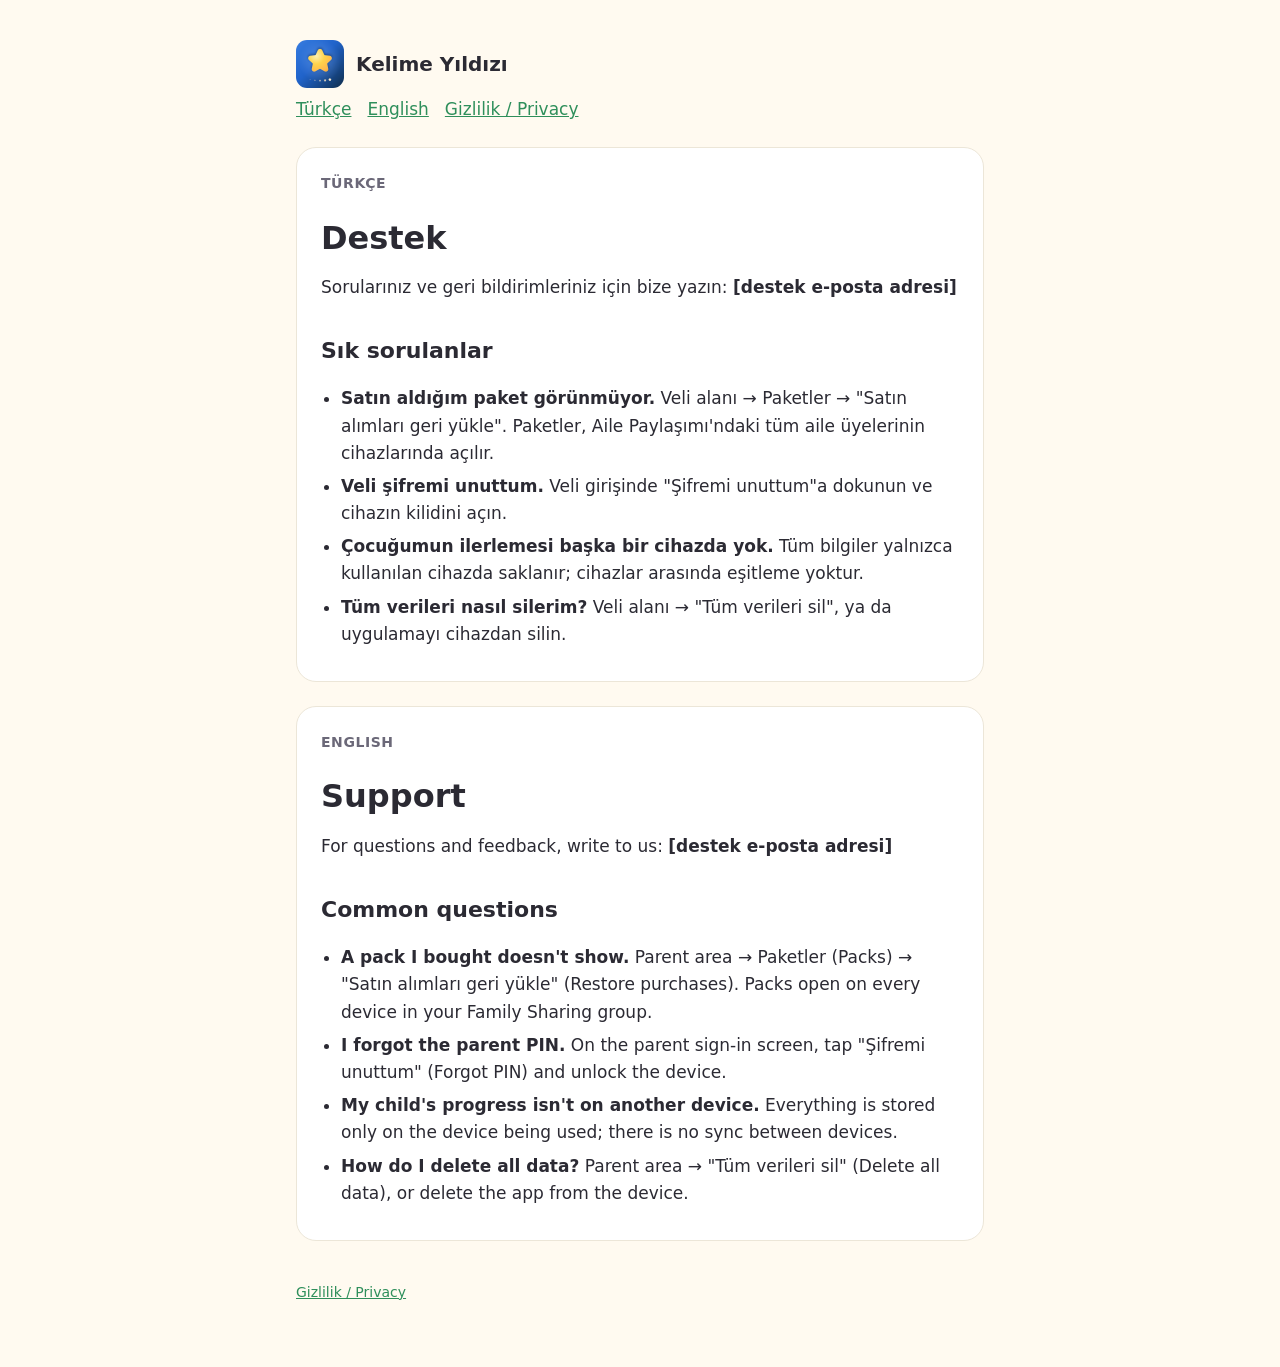
==== support.html @ 53182099 "Add home, privacy and support pages Co-Authored-By: Claude Opus 5.5 <noreply@anthropic.com>" ====
<!doctype html>
<html lang="tr">
<head>
<meta charset="utf-8">
<meta name="viewport" content="width=device-width, initial-scale=1">
<title>Kelime Yıldızı Destek</title>
<meta name="description" content="Kelime Yıldızı destek / support">
<link rel="stylesheet" href="style.css">
<link rel="icon" href="icon.png">
</head>
<body>
<main>
  <header><img src="icon.png" alt=""><a href="./">Kelime Yıldızı</a></header>
  <nav><a href="#tr">Türkçe</a><a href="#en">English</a><a href="privacy.html">Gizlilik / Privacy</a></nav>

  <section id="tr" lang="tr">
    <p class="lang">Türkçe</p>
    <h1>Destek</h1>
    <p>Sorularınız ve geri bildirimleriniz için bize yazın: <strong>[destek e-posta adresi]</strong></p>
    <h2>Sık sorulanlar</h2>
    <ul>
      <li><strong>Satın aldığım paket görünmüyor.</strong> Veli alanı → Paketler → "Satın alımları geri yükle". Paketler, Aile Paylaşımı'ndaki tüm aile üyelerinin cihazlarında açılır.</li>
      <li><strong>Veli şifremi unuttum.</strong> Veli girişinde "Şifremi unuttum"a dokunun ve cihazın kilidini açın.</li>
      <li><strong>Çocuğumun ilerlemesi başka bir cihazda yok.</strong> Tüm bilgiler yalnızca kullanılan cihazda saklanır; cihazlar arasında eşitleme yoktur.</li>
      <li><strong>Tüm verileri nasıl silerim?</strong> Veli alanı → "Tüm verileri sil", ya da uygulamayı cihazdan silin.</li>
    </ul>
  </section>

  <section id="en" lang="en">
    <p class="lang">English</p>
    <h1>Support</h1>
    <p>For questions and feedback, write to us: <strong>[destek e-posta adresi]</strong></p>
    <h2>Common questions</h2>
    <ul>
      <li><strong>A pack I bought doesn't show.</strong> Parent area → Paketler (Packs) → "Satın alımları geri yükle" (Restore purchases). Packs open on every device in your Family Sharing group.</li>
      <li><strong>I forgot the parent PIN.</strong> On the parent sign-in screen, tap "Şifremi unuttum" (Forgot PIN) and unlock the device.</li>
      <li><strong>My child's progress isn't on another device.</strong> Everything is stored only on the device being used; there is no sync between devices.</li>
      <li><strong>How do I delete all data?</strong> Parent area → "Tüm verileri sil" (Delete all data), or delete the app from the device.</li>
    </ul>
  </section>

  <footer><a href="privacy.html">Gizlilik / Privacy</a></footer>
</main>
</body>
</html>
---- style.css ----
:root {
  --bg: #fffaf0;
  --surface: #ffffff;
  --ink: #2b2a33;
  --muted: #6b6878;
  --accent: #2f8f5b;
  --line: #ece6d8;
}
@media (prefers-color-scheme: dark) {
  :root {
    --bg: #17161c;
    --surface: #211f28;
    --ink: #f1eff6;
    --muted: #a9a5b6;
    --accent: #6fd39b;
    --line: #34313d;
  }
}
* { box-sizing: border-box; }
body {
  margin: 0;
  background: var(--bg);
  color: var(--ink);
  font: 17px/1.6 ui-rounded, -apple-system, "SF Pro Rounded", system-ui, sans-serif;
}
main { max-width: 720px; margin: 0 auto; padding: 40px 16px 64px; }
header { display: flex; align-items: center; gap: 12px; margin-bottom: 8px; }
header img { width: 48px; height: 48px; border-radius: 11px; }
header a { color: inherit; text-decoration: none; font-weight: 800; font-size: 20px; }
h1 { font-size: 32px; line-height: 1.2; margin: 24px 0 8px; }
h2 { font-size: 22px; margin: 32px 0 8px; }
p, li { color: var(--ink); }
.muted { color: var(--muted); font-size: 15px; }
section {
  background: var(--surface);
  border: 1px solid var(--line);
  border-radius: 20px;
  padding: 8px 24px 16px;
  margin-top: 24px;
}
ul { padding-left: 20px; }
li { margin: 6px 0; }
a { color: var(--accent); }
nav { display: flex; gap: 16px; flex-wrap: wrap; margin-top: 8px; }
.lang { font-size: 14px; font-weight: 700; letter-spacing: .04em; text-transform: uppercase; color: var(--muted); margin: 16px 0 0; }
footer { margin-top: 40px; color: var(--muted); font-size: 14px; }
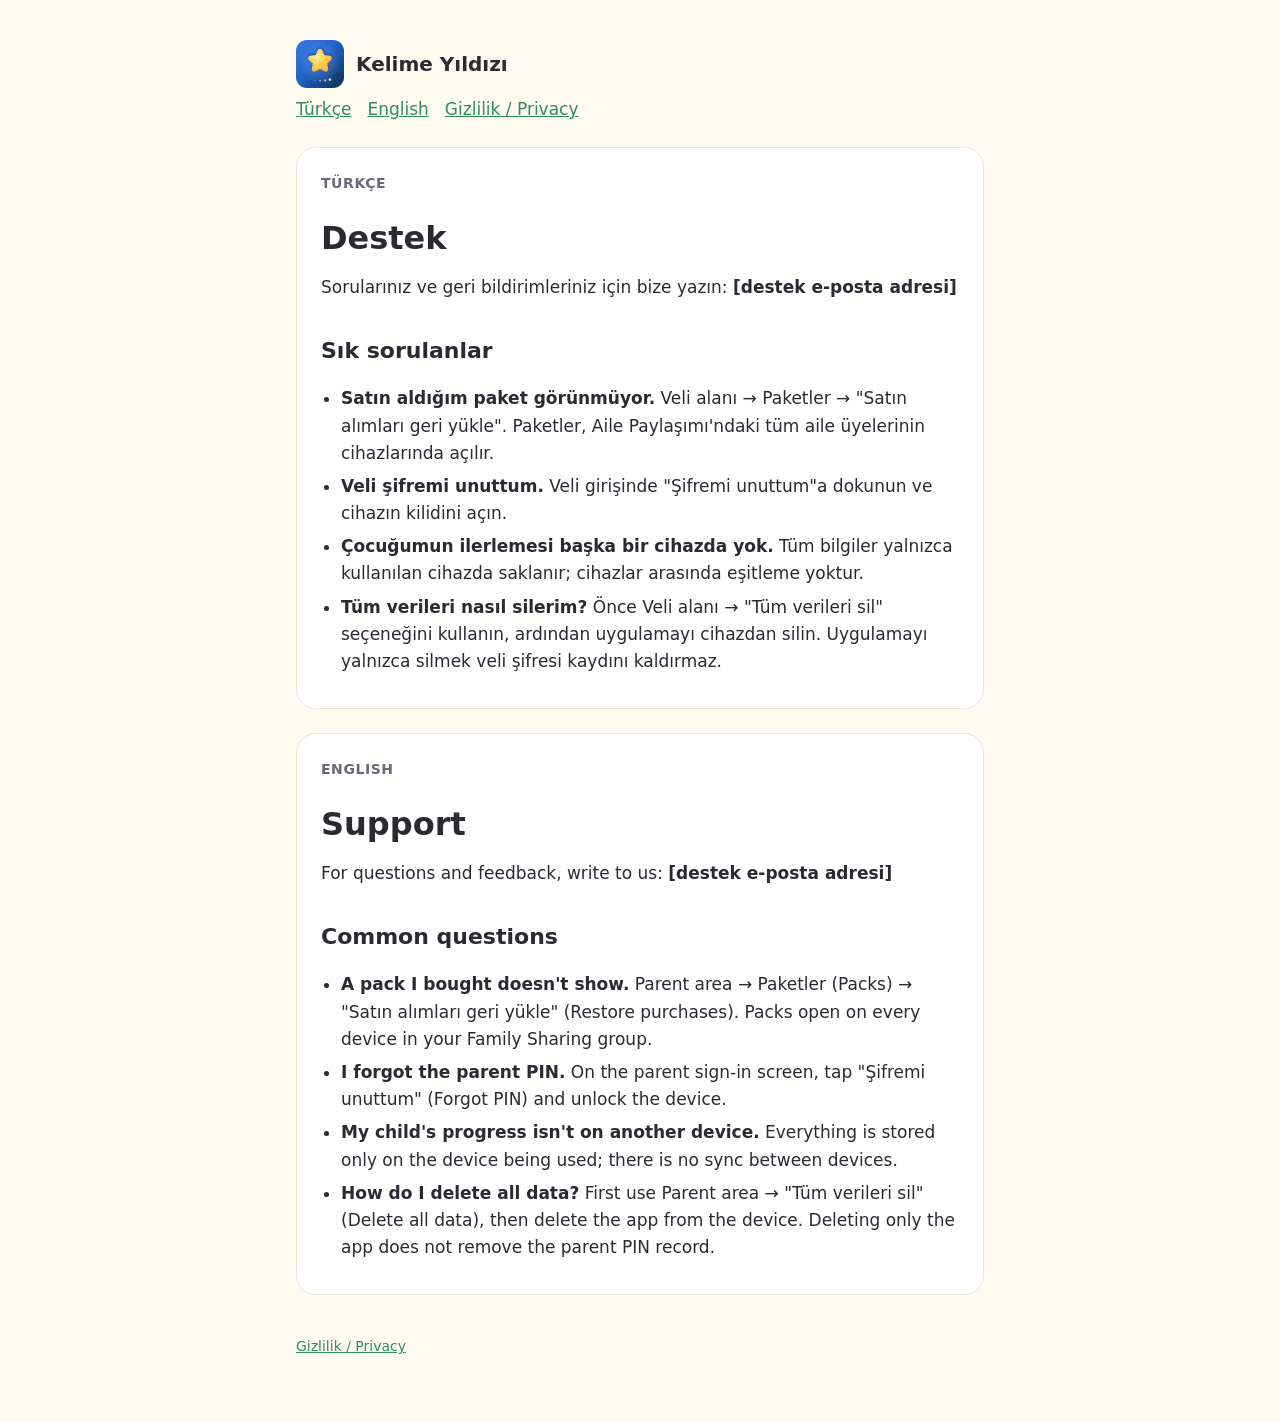
==== commit 80a9a6a2: "Correct backup and deletion facts in the privacy and support pages Co-Authored-By: Claude Opus 5.5 <" ====
--- a/support.html
+++ b/support.html
@@ -22,7 +22,7 @@
       <li><strong>Satın aldığım paket görünmüyor.</strong> Veli alanı → Paketler → "Satın alımları geri yükle". Paketler, Aile Paylaşımı'ndaki tüm aile üyelerinin cihazlarında açılır.</li>
       <li><strong>Veli şifremi unuttum.</strong> Veli girişinde "Şifremi unuttum"a dokunun ve cihazın kilidini açın.</li>
       <li><strong>Çocuğumun ilerlemesi başka bir cihazda yok.</strong> Tüm bilgiler yalnızca kullanılan cihazda saklanır; cihazlar arasında eşitleme yoktur.</li>
-      <li><strong>Tüm verileri nasıl silerim?</strong> Veli alanı → "Tüm verileri sil", ya da uygulamayı cihazdan silin.</li>
+      <li><strong>Tüm verileri nasıl silerim?</strong> Önce Veli alanı → "Tüm verileri sil" seçeneğini kullanın, ardından uygulamayı cihazdan silin. Uygulamayı yalnızca silmek veli şifresi kaydını kaldırmaz.</li>
     </ul>
   </section>
 
@@ -35,7 +35,7 @@
       <li><strong>A pack I bought doesn't show.</strong> Parent area → Paketler (Packs) → "Satın alımları geri yükle" (Restore purchases). Packs open on every device in your Family Sharing group.</li>
       <li><strong>I forgot the parent PIN.</strong> On the parent sign-in screen, tap "Şifremi unuttum" (Forgot PIN) and unlock the device.</li>
       <li><strong>My child's progress isn't on another device.</strong> Everything is stored only on the device being used; there is no sync between devices.</li>
-      <li><strong>How do I delete all data?</strong> Parent area → "Tüm verileri sil" (Delete all data), or delete the app from the device.</li>
+      <li><strong>How do I delete all data?</strong> First use Parent area → "Tüm verileri sil" (Delete all data), then delete the app from the device. Deleting only the app does not remove the parent PIN record.</li>
     </ul>
   </section>
 
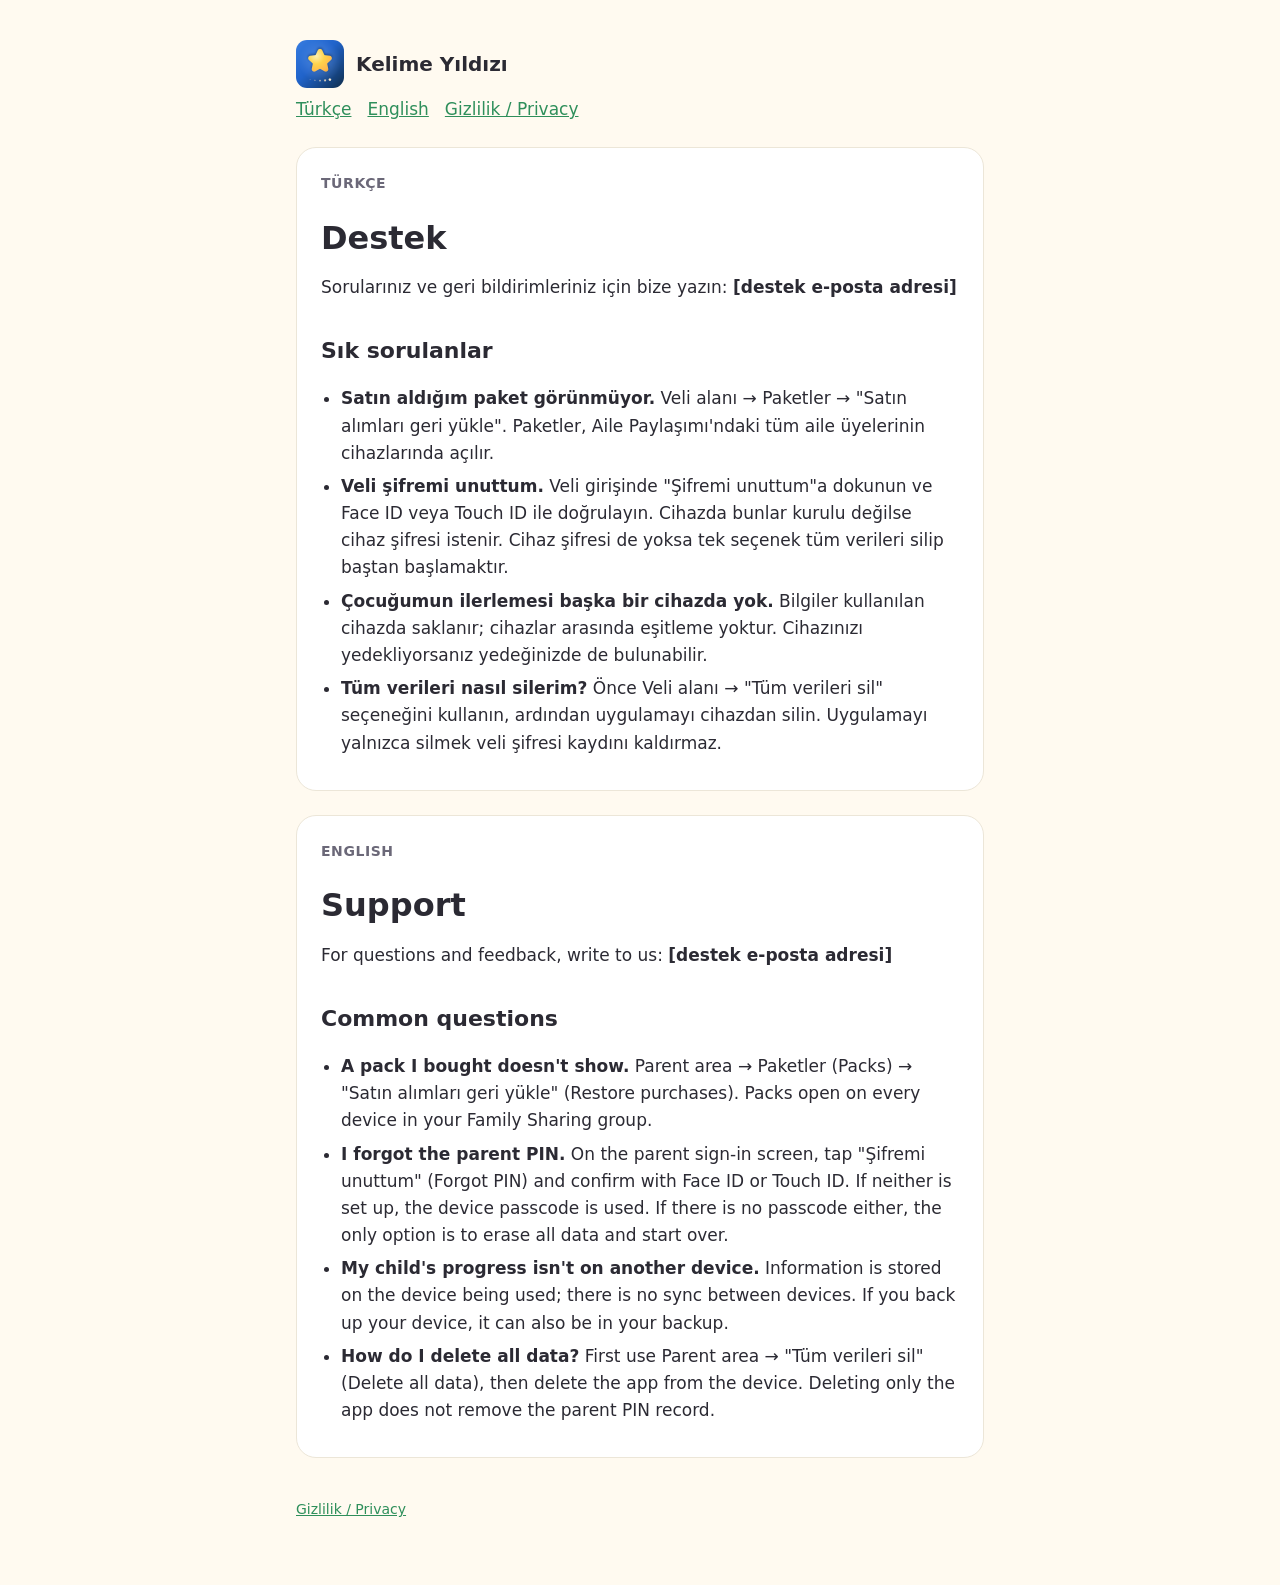
==== commit 3d666856: "Correct the forgot-PIN and on-device answers on the support page Co-Authored-By: Claude Opus 5.5 <no" ====
--- a/support.html
+++ b/support.html
@@ -20,8 +20,8 @@
     <h2>Sık sorulanlar</h2>
     <ul>
       <li><strong>Satın aldığım paket görünmüyor.</strong> Veli alanı → Paketler → "Satın alımları geri yükle". Paketler, Aile Paylaşımı'ndaki tüm aile üyelerinin cihazlarında açılır.</li>
-      <li><strong>Veli şifremi unuttum.</strong> Veli girişinde "Şifremi unuttum"a dokunun ve cihazın kilidini açın.</li>
-      <li><strong>Çocuğumun ilerlemesi başka bir cihazda yok.</strong> Tüm bilgiler yalnızca kullanılan cihazda saklanır; cihazlar arasında eşitleme yoktur.</li>
+      <li><strong>Veli şifremi unuttum.</strong> Veli girişinde "Şifremi unuttum"a dokunun ve Face ID veya Touch ID ile doğrulayın. Cihazda bunlar kurulu değilse cihaz şifresi istenir. Cihaz şifresi de yoksa tek seçenek tüm verileri silip baştan başlamaktır.</li>
+      <li><strong>Çocuğumun ilerlemesi başka bir cihazda yok.</strong> Bilgiler kullanılan cihazda saklanır; cihazlar arasında eşitleme yoktur. Cihazınızı yedekliyorsanız yedeğinizde de bulunabilir.</li>
       <li><strong>Tüm verileri nasıl silerim?</strong> Önce Veli alanı → "Tüm verileri sil" seçeneğini kullanın, ardından uygulamayı cihazdan silin. Uygulamayı yalnızca silmek veli şifresi kaydını kaldırmaz.</li>
     </ul>
   </section>
@@ -33,8 +33,8 @@
     <h2>Common questions</h2>
     <ul>
       <li><strong>A pack I bought doesn't show.</strong> Parent area → Paketler (Packs) → "Satın alımları geri yükle" (Restore purchases). Packs open on every device in your Family Sharing group.</li>
-      <li><strong>I forgot the parent PIN.</strong> On the parent sign-in screen, tap "Şifremi unuttum" (Forgot PIN) and unlock the device.</li>
-      <li><strong>My child's progress isn't on another device.</strong> Everything is stored only on the device being used; there is no sync between devices.</li>
+      <li><strong>I forgot the parent PIN.</strong> On the parent sign-in screen, tap "Şifremi unuttum" (Forgot PIN) and confirm with Face ID or Touch ID. If neither is set up, the device passcode is used. If there is no passcode either, the only option is to erase all data and start over.</li>
+      <li><strong>My child's progress isn't on another device.</strong> Information is stored on the device being used; there is no sync between devices. If you back up your device, it can also be in your backup.</li>
       <li><strong>How do I delete all data?</strong> First use Parent area → "Tüm verileri sil" (Delete all data), then delete the app from the device. Deleting only the app does not remove the parent PIN record.</li>
     </ul>
   </section>
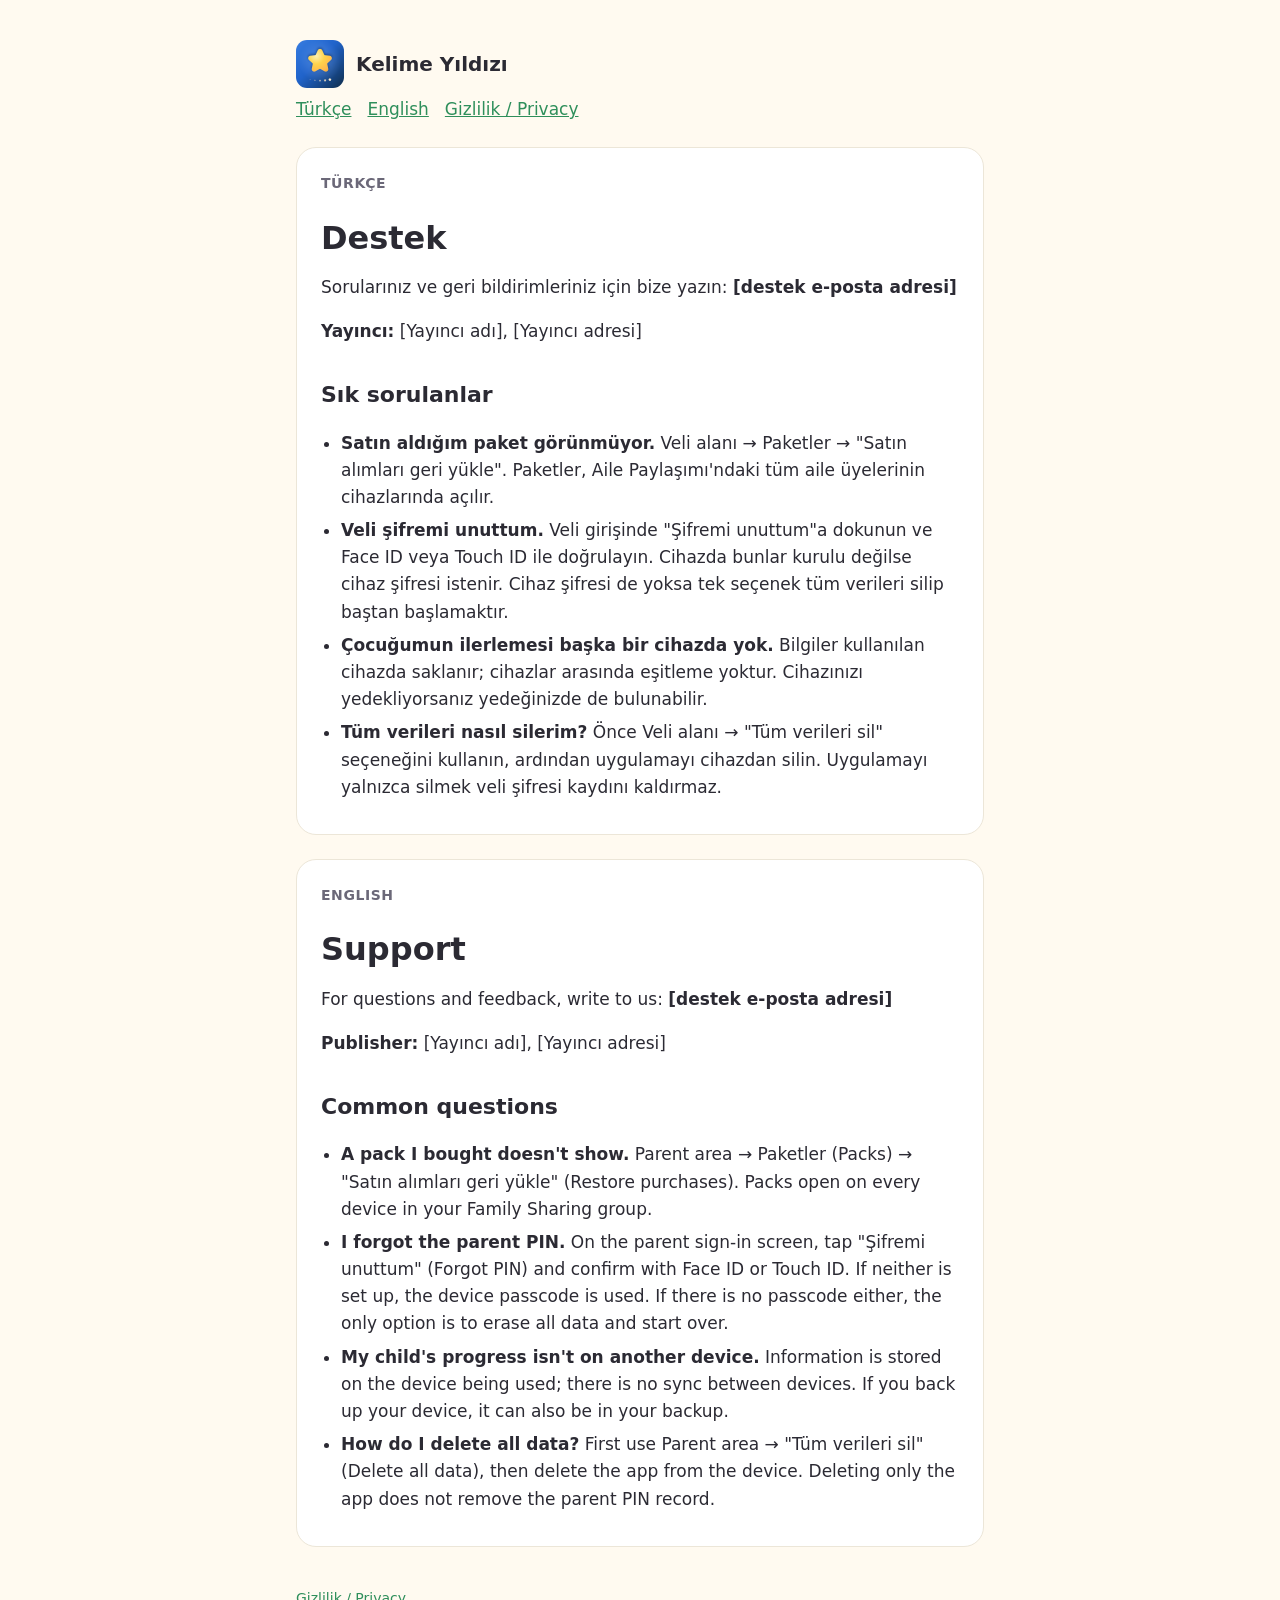
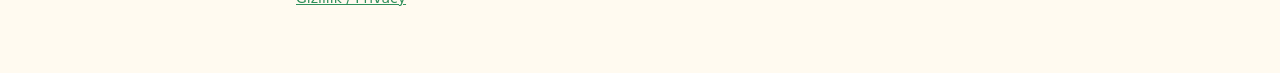
==== commit 892cecc9: "Add the publisher's name and address to the support page Apple asks the Support URL to lead to actua" ====
--- a/support.html
+++ b/support.html
@@ -17,6 +17,7 @@
     <p class="lang">Türkçe</p>
     <h1>Destek</h1>
     <p>Sorularınız ve geri bildirimleriniz için bize yazın: <strong>[destek e-posta adresi]</strong></p>
+    <p><strong>Yayıncı:</strong> [Yayıncı adı], [Yayıncı adresi]</p>
     <h2>Sık sorulanlar</h2>
     <ul>
       <li><strong>Satın aldığım paket görünmüyor.</strong> Veli alanı → Paketler → "Satın alımları geri yükle". Paketler, Aile Paylaşımı'ndaki tüm aile üyelerinin cihazlarında açılır.</li>
@@ -30,6 +31,7 @@
     <p class="lang">English</p>
     <h1>Support</h1>
     <p>For questions and feedback, write to us: <strong>[destek e-posta adresi]</strong></p>
+    <p><strong>Publisher:</strong> [Yayıncı adı], [Yayıncı adresi]</p>
     <h2>Common questions</h2>
     <ul>
       <li><strong>A pack I bought doesn't show.</strong> Parent area → Paketler (Packs) → "Satın alımları geri yükle" (Restore purchases). Packs open on every device in your Family Sharing group.</li>
